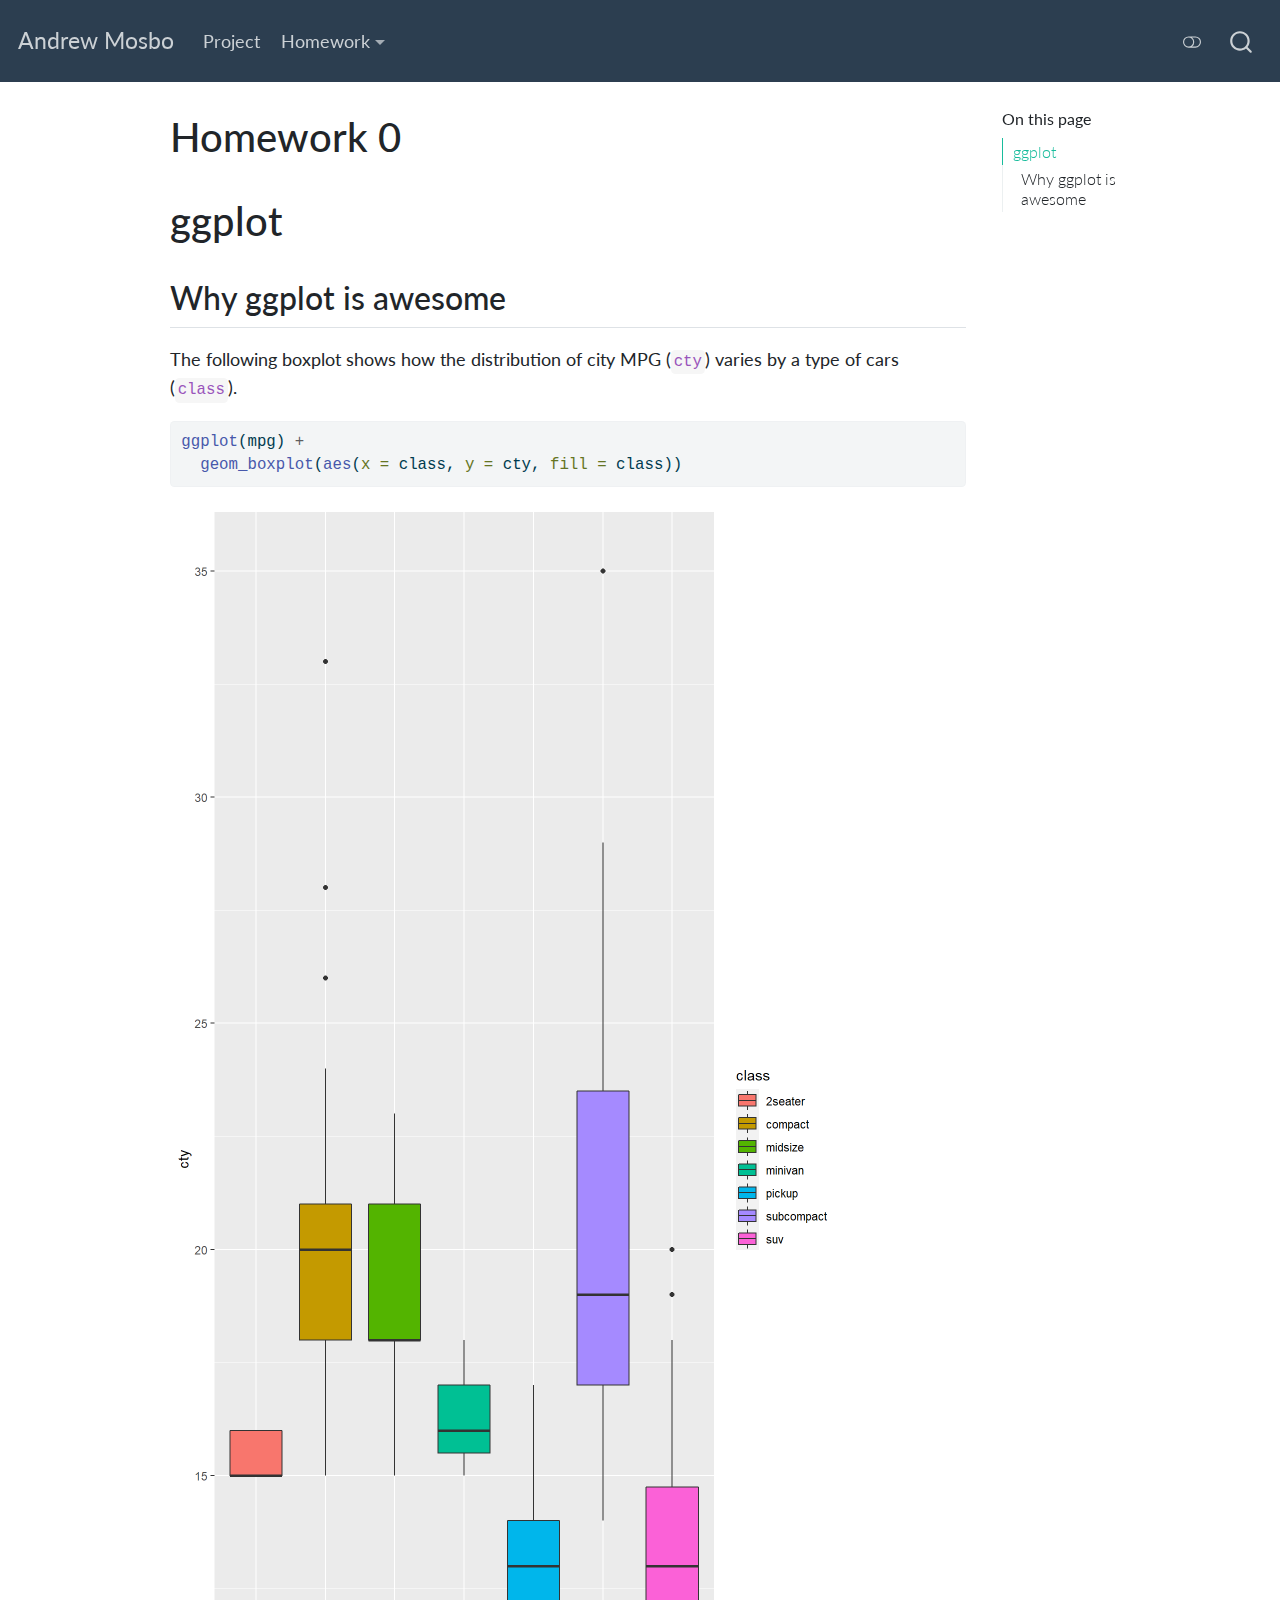
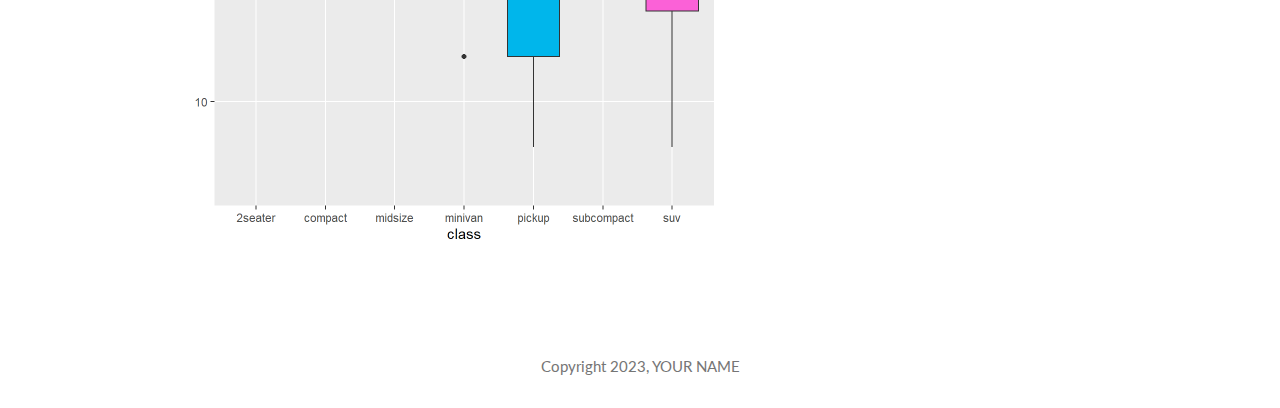
==== docs/hw0.html @ dd8f9276 "'redo'" ====
<!DOCTYPE html>
<html xmlns="http://www.w3.org/1999/xhtml" lang="en" xml:lang="en"><head>

<meta charset="utf-8">
<meta name="generator" content="quarto-1.0.36">

<meta name="viewport" content="width=device-width, initial-scale=1.0, user-scalable=yes">


<title>Andrew Mosbo - Homework 0</title>
<style>
code{white-space: pre-wrap;}
span.smallcaps{font-variant: small-caps;}
span.underline{text-decoration: underline;}
div.column{display: inline-block; vertical-align: top; width: 50%;}
div.hanging-indent{margin-left: 1.5em; text-indent: -1.5em;}
ul.task-list{list-style: none;}
pre > code.sourceCode { white-space: pre; position: relative; }
pre > code.sourceCode > span { display: inline-block; line-height: 1.25; }
pre > code.sourceCode > span:empty { height: 1.2em; }
.sourceCode { overflow: visible; }
code.sourceCode > span { color: inherit; text-decoration: inherit; }
div.sourceCode { margin: 1em 0; }
pre.sourceCode { margin: 0; }
@media screen {
div.sourceCode { overflow: auto; }
}
@media print {
pre > code.sourceCode { white-space: pre-wrap; }
pre > code.sourceCode > span { text-indent: -5em; padding-left: 5em; }
}
pre.numberSource code
  { counter-reset: source-line 0; }
pre.numberSource code > span
  { position: relative; left: -4em; counter-increment: source-line; }
pre.numberSource code > span > a:first-child::before
  { content: counter(source-line);
    position: relative; left: -1em; text-align: right; vertical-align: baseline;
    border: none; display: inline-block;
    -webkit-touch-callout: none; -webkit-user-select: none;
    -khtml-user-select: none; -moz-user-select: none;
    -ms-user-select: none; user-select: none;
    padding: 0 4px; width: 4em;
    color: #aaaaaa;
  }
pre.numberSource { margin-left: 3em; border-left: 1px solid #aaaaaa;  padding-left: 4px; }
div.sourceCode
  {   }
@media screen {
pre > code.sourceCode > span > a:first-child::before { text-decoration: underline; }
}
code span.al { color: #ff0000; font-weight: bold; } /* Alert */
code span.an { color: #60a0b0; font-weight: bold; font-style: italic; } /* Annotation */
code span.at { color: #7d9029; } /* Attribute */
code span.bn { color: #40a070; } /* BaseN */
code span.bu { } /* BuiltIn */
code span.cf { color: #007020; font-weight: bold; } /* ControlFlow */
code span.ch { color: #4070a0; } /* Char */
code span.cn { color: #880000; } /* Constant */
code span.co { color: #60a0b0; font-style: italic; } /* Comment */
code span.cv { color: #60a0b0; font-weight: bold; font-style: italic; } /* CommentVar */
code span.do { color: #ba2121; font-style: italic; } /* Documentation */
code span.dt { color: #902000; } /* DataType */
code span.dv { color: #40a070; } /* DecVal */
code span.er { color: #ff0000; font-weight: bold; } /* Error */
code span.ex { } /* Extension */
code span.fl { color: #40a070; } /* Float */
code span.fu { color: #06287e; } /* Function */
code span.im { } /* Import */
code span.in { color: #60a0b0; font-weight: bold; font-style: italic; } /* Information */
code span.kw { color: #007020; font-weight: bold; } /* Keyword */
code span.op { color: #666666; } /* Operator */
code span.ot { color: #007020; } /* Other */
code span.pp { color: #bc7a00; } /* Preprocessor */
code span.sc { color: #4070a0; } /* SpecialChar */
code span.ss { color: #bb6688; } /* SpecialString */
code span.st { color: #4070a0; } /* String */
code span.va { color: #19177c; } /* Variable */
code span.vs { color: #4070a0; } /* VerbatimString */
code span.wa { color: #60a0b0; font-weight: bold; font-style: italic; } /* Warning */
</style>


<script src="site_libs/quarto-nav/quarto-nav.js"></script>
<script src="site_libs/clipboard/clipboard.min.js"></script>
<script src="site_libs/quarto-search/autocomplete.umd.js"></script>
<script src="site_libs/quarto-search/fuse.min.js"></script>
<script src="site_libs/quarto-search/quarto-search.js"></script>
<meta name="quarto:offset" content="./">
<script src="site_libs/quarto-html/quarto.js"></script>
<script src="site_libs/quarto-html/popper.min.js"></script>
<script src="site_libs/quarto-html/tippy.umd.min.js"></script>
<script src="site_libs/quarto-html/anchor.min.js"></script>
<link href="site_libs/quarto-html/tippy.css" rel="stylesheet">
<link href="site_libs/quarto-html/quarto-syntax-highlighting.css" rel="stylesheet" class="quarto-color-scheme" id="quarto-text-highlighting-styles">
<link href="site_libs/quarto-html/quarto-syntax-highlighting-dark.css" rel="prefetch" class="quarto-color-scheme quarto-color-alternate" id="quarto-text-highlighting-styles">
<script src="site_libs/bootstrap/bootstrap.min.js"></script>
<link href="site_libs/bootstrap/bootstrap-icons.css" rel="stylesheet">
<link href="site_libs/bootstrap/bootstrap.min.css" rel="stylesheet" class="quarto-color-scheme" id="quarto-bootstrap" data-mode="light">
<link href="site_libs/bootstrap/bootstrap-dark.min.css" rel="prefetch" class="quarto-color-scheme quarto-color-alternate" id="quarto-bootstrap" data-mode="dark">
<script id="quarto-search-options" type="application/json">{
  "location": "navbar",
  "copy-button": false,
  "collapse-after": 3,
  "panel-placement": "end",
  "type": "overlay",
  "limit": 20,
  "language": {
    "search-no-results-text": "No results",
    "search-matching-documents-text": "matching documents",
    "search-copy-link-title": "Copy link to search",
    "search-hide-matches-text": "Hide additional matches",
    "search-more-match-text": "more match in this document",
    "search-more-matches-text": "more matches in this document",
    "search-clear-button-title": "Clear",
    "search-detached-cancel-button-title": "Cancel",
    "search-submit-button-title": "Submit"
  }
}</script>


</head>

<body class="nav-fixed">

<div id="quarto-search-results"></div>
  <header id="quarto-header" class="headroom fixed-top">
    <nav class="navbar navbar-expand-lg navbar-dark ">
      <div class="navbar-container container-fluid">
      <a class="navbar-brand" href="./index.html">
    <span class="navbar-title">Andrew Mosbo</span>
  </a>
          <button class="navbar-toggler" type="button" data-bs-toggle="collapse" data-bs-target="#navbarCollapse" aria-controls="navbarCollapse" aria-expanded="false" aria-label="Toggle navigation" onclick="if (window.quartoToggleHeadroom) { window.quartoToggleHeadroom(); }">
  <span class="navbar-toggler-icon"></span>
</button>
          <div class="collapse navbar-collapse" id="navbarCollapse">
            <ul class="navbar-nav navbar-nav-scroll me-auto">
  <li class="nav-item">
    <a class="nav-link" href="./mtpres.html">Project</a>
  </li>  
  <li class="nav-item dropdown ">
    <a class="nav-link dropdown-toggle" href="#" id="nav-menu-homework" role="button" data-bs-toggle="dropdown" aria-expanded="false">Homework</a>
    <ul class="dropdown-menu" aria-labelledby="nav-menu-homework">    
        <li>
    <a class="dropdown-item" href="./hw0.html">
 <span class="dropdown-text">hw0</span></a>
  </li>  
        <li>
    <a class="dropdown-item" href="./hw1.html">
 <span class="dropdown-text">HW1</span></a>
  </li>  
        <li>
    <a class="dropdown-item" href="./hw2.html">
 <span class="dropdown-text">hw2</span></a>
  </li>  
    </ul>
  </li>
</ul>
              <div class="quarto-toggle-container">
                  <a href="" class="quarto-color-scheme-toggle nav-link" onclick="window.quartoToggleColorScheme(); return false;" title="Toggle dark mode"><i class="bi"></i></a>
              </div>
              <div id="quarto-search" class="" title="Search"></div>
          </div> <!-- /navcollapse -->
      </div> <!-- /container-fluid -->
    </nav>
</header>
<!-- content -->
<div id="quarto-content" class="quarto-container page-columns page-rows-contents page-layout-article page-navbar">
<!-- sidebar -->
<!-- margin-sidebar -->
    <div id="quarto-margin-sidebar" class="sidebar margin-sidebar">
        <nav id="TOC" role="doc-toc">
    <h2 id="toc-title">On this page</h2>
   
  <ul>
  <li><a href="#ggplot" id="toc-ggplot" class="nav-link active" data-scroll-target="#ggplot">ggplot</a>
  <ul class="collapse">
  <li><a href="#why-ggplot-is-awesome" id="toc-why-ggplot-is-awesome" class="nav-link" data-scroll-target="#why-ggplot-is-awesome">Why ggplot is awesome</a></li>
  </ul></li>
  </ul>
</nav>
    </div>
<!-- main -->
<main class="content" id="quarto-document-content">

<header id="title-block-header" class="quarto-title-block default">
<div class="quarto-title">
<h1 class="title">Homework 0</h1>
</div>



<div class="quarto-title-meta">

    
    
  </div>
  

</header>

<section id="ggplot" class="level1">
<h1>ggplot</h1>
<section id="why-ggplot-is-awesome" class="level2">
<h2 class="anchored" data-anchor-id="why-ggplot-is-awesome">Why ggplot is awesome</h2>
<p>The following boxplot shows how the distribution of city MPG (<code>cty</code>) varies by a type of cars (<code>class</code>).</p>
<div class="cell">
<div class="sourceCode cell-code" id="cb1"><pre class="sourceCode r code-with-copy"><code class="sourceCode r"><span id="cb1-1"><a href="#cb1-1" aria-hidden="true" tabindex="-1"></a><span class="fu">ggplot</span>(mpg) <span class="sc">+</span></span>
<span id="cb1-2"><a href="#cb1-2" aria-hidden="true" tabindex="-1"></a>  <span class="fu">geom_boxplot</span>(<span class="fu">aes</span>(<span class="at">x =</span> class, <span class="at">y =</span> cty, <span class="at">fill =</span> class))</span></code><button title="Copy to Clipboard" class="code-copy-button"><i class="bi"></i></button></pre></div>
<div class="cell-output-display">
<p><img src="hw0_files/figure-html/mpg-box-1.png" class="img-fluid" width="672"></p>
</div>
</div>


</section>
</section>

</main> <!-- /main -->
<script type="text/javascript" src="links.js"></script>
<script id="quarto-html-after-body" type="application/javascript">
window.document.addEventListener("DOMContentLoaded", function (event) {
  const toggleBodyColorMode = (bsSheetEl) => {
    const mode = bsSheetEl.getAttribute("data-mode");
    const bodyEl = window.document.querySelector("body");
    if (mode === "dark") {
      bodyEl.classList.add("quarto-dark");
      bodyEl.classList.remove("quarto-light");
    } else {
      bodyEl.classList.add("quarto-light");
      bodyEl.classList.remove("quarto-dark");
    }
  }
  const toggleBodyColorPrimary = () => {
    const bsSheetEl = window.document.querySelector("link#quarto-bootstrap");
    if (bsSheetEl) {
      toggleBodyColorMode(bsSheetEl);
    }
  }
  toggleBodyColorPrimary();  
  const disableStylesheet = (stylesheets) => {
    for (let i=0; i < stylesheets.length; i++) {
      const stylesheet = stylesheets[i];
      stylesheet.rel = 'prefetch';
    }
  }
  const enableStylesheet = (stylesheets) => {
    for (let i=0; i < stylesheets.length; i++) {
      const stylesheet = stylesheets[i];
      stylesheet.rel = 'stylesheet';
    }
  }
  const manageTransitions = (selector, allowTransitions) => {
    const els = window.document.querySelectorAll(selector);
    for (let i=0; i < els.length; i++) {
      const el = els[i];
      if (allowTransitions) {
        el.classList.remove('notransition');
      } else {
        el.classList.add('notransition');
      }
    }
  }
  const toggleColorMode = (alternate) => {
    // Switch the stylesheets
    const alternateStylesheets = window.document.querySelectorAll('link.quarto-color-scheme.quarto-color-alternate');
    manageTransitions('#quarto-margin-sidebar .nav-link', false);
    if (alternate) {
      enableStylesheet(alternateStylesheets);
      for (const sheetNode of alternateStylesheets) {
        if (sheetNode.id === "quarto-bootstrap") {
          toggleBodyColorMode(sheetNode);
        }
      }
    } else {
      disableStylesheet(alternateStylesheets);
      toggleBodyColorPrimary();
    }
    manageTransitions('#quarto-margin-sidebar .nav-link', true);
    // Switch the toggles
    const toggles = window.document.querySelectorAll('.quarto-color-scheme-toggle');
    for (let i=0; i < toggles.length; i++) {
      const toggle = toggles[i];
      if (toggle) {
        if (alternate) {
          toggle.classList.add("alternate");     
        } else {
          toggle.classList.remove("alternate");
        }
      }
    }
  }
  const isFileUrl = () => { 
    return window.location.protocol === 'file:';
  }
  const hasAlternateSentinel = () => {  
    let styleSentinel = getColorSchemeSentinel();
    if (styleSentinel !== null) {
      return styleSentinel === "alternate";
    } else {
      return false;
    }
  }
  const setStyleSentinel = (alternate) => {
    const value = alternate ? "alternate" : "default";
    if (!isFileUrl()) {
      window.localStorage.setItem("quarto-color-scheme", value);
    } else {
      localAlternateSentinel = value;
    }
  }
  const getColorSchemeSentinel = () => {
    if (!isFileUrl()) {
      const storageValue = window.localStorage.getItem("quarto-color-scheme");
      return storageValue != null ? storageValue : localAlternateSentinel;
    } else {
      return localAlternateSentinel;
    }
  }
  let localAlternateSentinel = 'default';
  // Dark / light mode switch
  window.quartoToggleColorScheme = () => {
    // Read the current dark / light value 
    let toAlternate = !hasAlternateSentinel();
    toggleColorMode(toAlternate);
    setStyleSentinel(toAlternate);
  };
  // Ensure there is a toggle, if there isn't float one in the top right
  if (window.document.querySelector('.quarto-color-scheme-toggle') === null) {
    const a = window.document.createElement('a');
    a.classList.add('top-right');
    a.classList.add('quarto-color-scheme-toggle');
    a.href = "";
    a.onclick = function() { try { window.quartoToggleColorScheme(); } catch {} return false; };
    const i = window.document.createElement("i");
    i.classList.add('bi');
    a.appendChild(i);
    window.document.body.appendChild(a);
  }
  // Switch to dark mode if need be
  if (hasAlternateSentinel()) {
    toggleColorMode(true);
  } 
  const icon = "";
  const anchorJS = new window.AnchorJS();
  anchorJS.options = {
    placement: 'right',
    icon: icon
  };
  anchorJS.add('.anchored');
  const clipboard = new window.ClipboardJS('.code-copy-button', {
    target: function(trigger) {
      return trigger.previousElementSibling;
    }
  });
  clipboard.on('success', function(e) {
    // button target
    const button = e.trigger;
    // don't keep focus
    button.blur();
    // flash "checked"
    button.classList.add('code-copy-button-checked');
    var currentTitle = button.getAttribute("title");
    button.setAttribute("title", "Copied!");
    setTimeout(function() {
      button.setAttribute("title", currentTitle);
      button.classList.remove('code-copy-button-checked');
    }, 1000);
    // clear code selection
    e.clearSelection();
  });
  function tippyHover(el, contentFn) {
    const config = {
      allowHTML: true,
      content: contentFn,
      maxWidth: 500,
      delay: 100,
      arrow: false,
      appendTo: function(el) {
          return el.parentElement;
      },
      interactive: true,
      interactiveBorder: 10,
      theme: 'quarto',
      placement: 'bottom-start'
    };
    window.tippy(el, config); 
  }
  const noterefs = window.document.querySelectorAll('a[role="doc-noteref"]');
  for (var i=0; i<noterefs.length; i++) {
    const ref = noterefs[i];
    tippyHover(ref, function() {
      let href = ref.getAttribute('href');
      try { href = new URL(href).hash; } catch {}
      const id = href.replace(/^#\/?/, "");
      const note = window.document.getElementById(id);
      return note.innerHTML;
    });
  }
  var bibliorefs = window.document.querySelectorAll('a[role="doc-biblioref"]');
  for (var i=0; i<bibliorefs.length; i++) {
    const ref = bibliorefs[i];
    const cites = ref.parentNode.getAttribute('data-cites').split(' ');
    tippyHover(ref, function() {
      var popup = window.document.createElement('div');
      cites.forEach(function(cite) {
        var citeDiv = window.document.createElement('div');
        citeDiv.classList.add('hanging-indent');
        citeDiv.classList.add('csl-entry');
        var biblioDiv = window.document.getElementById('ref-' + cite);
        if (biblioDiv) {
          citeDiv.innerHTML = biblioDiv.innerHTML;
        }
        popup.appendChild(citeDiv);
      });
      return popup.innerHTML;
    });
  }
});
</script>
</div> <!-- /content -->
<footer class="footer">
  <div class="nav-footer">
      <div class="nav-footer-center">Copyright 2023, YOUR NAME</div>
  </div>
</footer>



</body></html>
---- docs/site_libs/quarto-html/tippy.css ----
.tippy-box[data-animation=fade][data-state=hidden]{opacity:0}[data-tippy-root]{max-width:calc(100vw - 10px)}.tippy-box{position:relative;background-color:#333;color:#fff;border-radius:4px;font-size:14px;line-height:1.4;white-space:normal;outline:0;transition-property:transform,visibility,opacity}.tippy-box[data-placement^=top]>.tippy-arrow{bottom:0}.tippy-box[data-placement^=top]>.tippy-arrow:before{bottom:-7px;left:0;border-width:8px 8px 0;border-top-color:initial;transform-origin:center top}.tippy-box[data-placement^=bottom]>.tippy-arrow{top:0}.tippy-box[data-placement^=bottom]>.tippy-arrow:before{top:-7px;left:0;border-width:0 8px 8px;border-bottom-color:initial;transform-origin:center bottom}.tippy-box[data-placement^=left]>.tippy-arrow{right:0}.tippy-box[data-placement^=left]>.tippy-arrow:before{border-width:8px 0 8px 8px;border-left-color:initial;right:-7px;transform-origin:center left}.tippy-box[data-placement^=right]>.tippy-arrow{left:0}.tippy-box[data-placement^=right]>.tippy-arrow:before{left:-7px;border-width:8px 8px 8px 0;border-right-color:initial;transform-origin:center right}.tippy-box[data-inertia][data-state=visible]{transition-timing-function:cubic-bezier(.54,1.5,.38,1.11)}.tippy-arrow{width:16px;height:16px;color:#333}.tippy-arrow:before{content:"";position:absolute;border-color:transparent;border-style:solid}.tippy-content{position:relative;padding:5px 9px;z-index:1}
---- docs/site_libs/quarto-html/quarto-syntax-highlighting.css ----
/* quarto syntax highlight colors */
:root {
  --quarto-hl-ot-color: #003B4F;
  --quarto-hl-at-color: #657422;
  --quarto-hl-ss-color: #20794D;
  --quarto-hl-an-color: #5E5E5E;
  --quarto-hl-fu-color: #4758AB;
  --quarto-hl-st-color: #20794D;
  --quarto-hl-cf-color: #003B4F;
  --quarto-hl-op-color: #5E5E5E;
  --quarto-hl-er-color: #AD0000;
  --quarto-hl-bn-color: #AD0000;
  --quarto-hl-al-color: #AD0000;
  --quarto-hl-va-color: #111111;
  --quarto-hl-bu-color: inherit;
  --quarto-hl-ex-color: inherit;
  --quarto-hl-pp-color: #AD0000;
  --quarto-hl-in-color: #5E5E5E;
  --quarto-hl-vs-color: #20794D;
  --quarto-hl-wa-color: #5E5E5E;
  --quarto-hl-do-color: #5E5E5E;
  --quarto-hl-im-color: #00769E;
  --quarto-hl-ch-color: #20794D;
  --quarto-hl-dt-color: #AD0000;
  --quarto-hl-fl-color: #AD0000;
  --quarto-hl-co-color: #5E5E5E;
  --quarto-hl-cv-color: #5E5E5E;
  --quarto-hl-cn-color: #8f5902;
  --quarto-hl-sc-color: #5E5E5E;
  --quarto-hl-dv-color: #AD0000;
  --quarto-hl-kw-color: #003B4F;
}

/* other quarto variables */
:root {
  --quarto-font-monospace: SFMono-Regular, Menlo, Monaco, Consolas, "Liberation Mono", "Courier New", monospace;
}

pre > code.sourceCode > span {
  color: #003B4F;
}

code span {
  color: #003B4F;
}

code.sourceCode > span {
  color: #003B4F;
}

div.sourceCode,
div.sourceCode pre.sourceCode {
  color: #003B4F;
}

code span.ot {
  color: #003B4F;
}

code span.at {
  color: #657422;
}

code span.ss {
  color: #20794D;
}

code span.an {
  color: #5E5E5E;
}

code span.fu {
  color: #4758AB;
}

code span.st {
  color: #20794D;
}

code span.cf {
  color: #003B4F;
}

code span.op {
  color: #5E5E5E;
}

code span.er {
  color: #AD0000;
}

code span.bn {
  color: #AD0000;
}

code span.al {
  color: #AD0000;
}

code span.va {
  color: #111111;
}

code span.pp {
  color: #AD0000;
}

code span.in {
  color: #5E5E5E;
}

code span.vs {
  color: #20794D;
}

code span.wa {
  color: #5E5E5E;
  font-style: italic;
}

code span.do {
  color: #5E5E5E;
  font-style: italic;
}

code span.im {
  color: #00769E;
}

code span.ch {
  color: #20794D;
}

code span.dt {
  color: #AD0000;
}

code span.fl {
  color: #AD0000;
}

code span.co {
  color: #5E5E5E;
}

code span.cv {
  color: #5E5E5E;
  font-style: italic;
}

code span.cn {
  color: #8f5902;
}

code span.sc {
  color: #5E5E5E;
}

code span.dv {
  color: #AD0000;
}

code span.kw {
  color: #003B4F;
}

.prevent-inlining {
  content: "</";
}

/*# sourceMappingURL=debc5d5d77c3f9108843748ff7464032.css.map */
---- docs/site_libs/quarto-html/quarto-syntax-highlighting-dark.css ----
/* quarto syntax highlight colors */
:root {
  --quarto-hl-al-color: #f07178;
  --quarto-hl-an-color: #d4d0ab;
  --quarto-hl-at-color: #00e0e0;
  --quarto-hl-bn-color: #d4d0ab;
  --quarto-hl-bu-color: #abe338;
  --quarto-hl-ch-color: #abe338;
  --quarto-hl-co-color: #f8f8f2;
  --quarto-hl-cv-color: #ffd700;
  --quarto-hl-cn-color: #ffd700;
  --quarto-hl-cf-color: #ffa07a;
  --quarto-hl-dt-color: #ffa07a;
  --quarto-hl-dv-color: #d4d0ab;
  --quarto-hl-do-color: #f8f8f2;
  --quarto-hl-er-color: #f07178;
  --quarto-hl-ex-color: #00e0e0;
  --quarto-hl-fl-color: #d4d0ab;
  --quarto-hl-fu-color: #ffa07a;
  --quarto-hl-im-color: #abe338;
  --quarto-hl-in-color: #d4d0ab;
  --quarto-hl-kw-color: #ffa07a;
  --quarto-hl-op-color: #ffa07a;
  --quarto-hl-ot-color: #00e0e0;
  --quarto-hl-pp-color: #dcc6e0;
  --quarto-hl-re-color: #00e0e0;
  --quarto-hl-sc-color: #abe338;
  --quarto-hl-ss-color: #abe338;
  --quarto-hl-st-color: #abe338;
  --quarto-hl-va-color: #00e0e0;
  --quarto-hl-vs-color: #abe338;
  --quarto-hl-wa-color: #dcc6e0;
}

/* other quarto variables */
:root {
  --quarto-font-monospace: SFMono-Regular, Menlo, Monaco, Consolas, "Liberation Mono", "Courier New", monospace;
}

code span.al {
  font-weight: bold;
  color: #f07178;
}

code span.an {
  color: #d4d0ab;
}

code span.at {
  color: #00e0e0;
}

code span.bn {
  color: #d4d0ab;
}

code span.bu {
  color: #abe338;
}

code span.ch {
  color: #abe338;
}

code span.co {
  font-style: italic;
  color: #f8f8f2;
}

code span.cv {
  color: #ffd700;
}

code span.cn {
  color: #ffd700;
}

code span.cf {
  font-weight: bold;
  color: #ffa07a;
}

code span.dt {
  color: #ffa07a;
}

code span.dv {
  color: #d4d0ab;
}

code span.do {
  color: #f8f8f2;
}

code span.er {
  color: #f07178;
  text-decoration: underline;
}

code span.ex {
  font-weight: bold;
  color: #00e0e0;
}

code span.fl {
  color: #d4d0ab;
}

code span.fu {
  color: #ffa07a;
}

code span.im {
  color: #abe338;
}

code span.in {
  color: #d4d0ab;
}

code span.kw {
  font-weight: bold;
  color: #ffa07a;
}

pre > code.sourceCode > span {
  color: #f8f8f2;
}

code span {
  color: #f8f8f2;
}

code.sourceCode > span {
  color: #f8f8f2;
}

div.sourceCode,
div.sourceCode pre.sourceCode {
  color: #f8f8f2;
}

code span.op {
  color: #ffa07a;
}

code span.ot {
  color: #00e0e0;
}

code span.pp {
  color: #dcc6e0;
}

code span.re {
  color: #00e0e0;
}

code span.sc {
  color: #abe338;
}

code span.ss {
  color: #abe338;
}

code span.st {
  color: #abe338;
}

code span.va {
  color: #00e0e0;
}

code span.vs {
  color: #abe338;
}

code span.wa {
  color: #dcc6e0;
}

.prevent-inlining {
  content: "</";
}

/*# sourceMappingURL=935a306eefa94366c21e1a970dddb765.css.map */
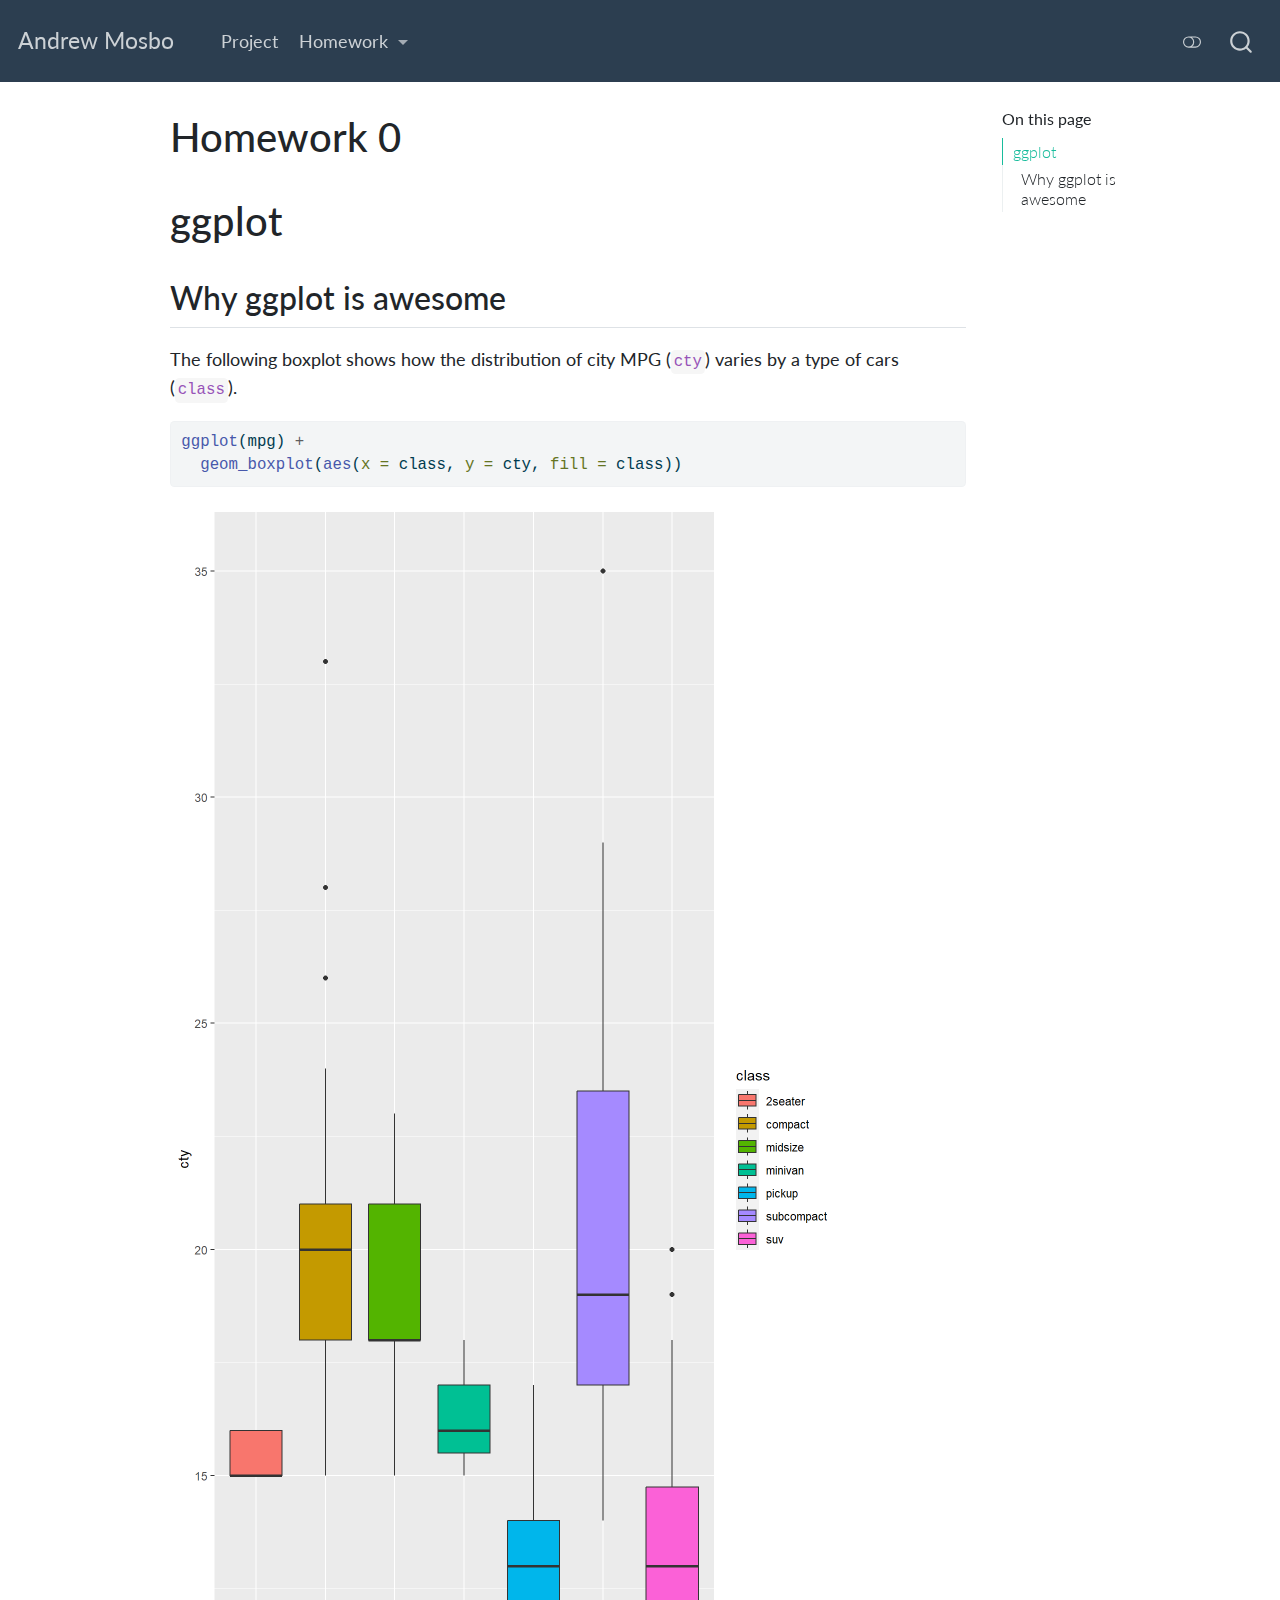
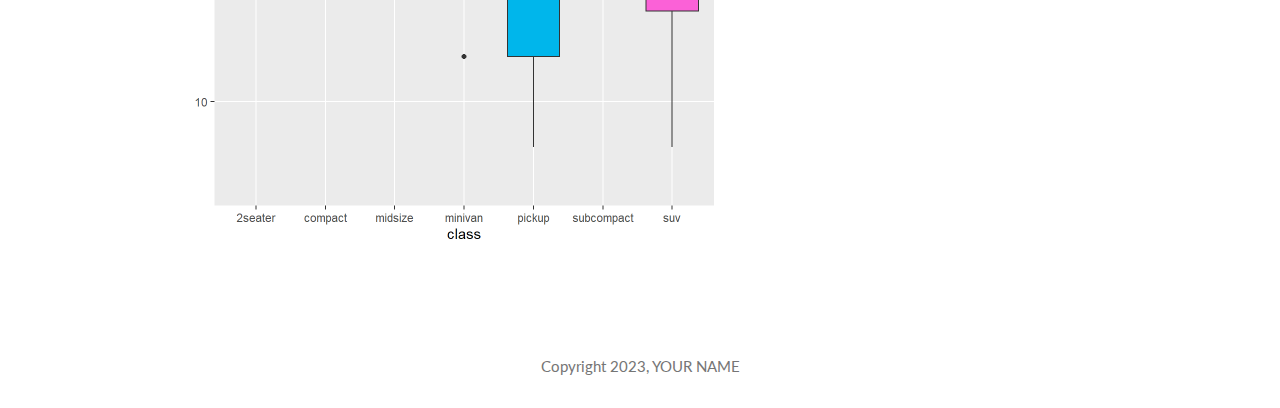
==== commit 57740cd0: "second" ====
--- a/docs/hw0.html
+++ b/docs/hw0.html
@@ -2,7 +2,7 @@
 <html xmlns="http://www.w3.org/1999/xhtml" lang="en" xml:lang="en"><head>
 
 <meta charset="utf-8">
-<meta name="generator" content="quarto-1.0.36">
+<meta name="generator" content="quarto-1.2.335">
 
 <meta name="viewport" content="width=device-width, initial-scale=1.0, user-scalable=yes">
 
@@ -11,10 +11,15 @@
 <style>
 code{white-space: pre-wrap;}
 span.smallcaps{font-variant: small-caps;}
-span.underline{text-decoration: underline;}
-div.column{display: inline-block; vertical-align: top; width: 50%;}
+div.columns{display: flex; gap: min(4vw, 1.5em);}
+div.column{flex: auto; overflow-x: auto;}
 div.hanging-indent{margin-left: 1.5em; text-indent: -1.5em;}
 ul.task-list{list-style: none;}
+ul.task-list li input[type="checkbox"] {
+  width: 0.8em;
+  margin: 0 0.8em 0.2em -1.6em;
+  vertical-align: middle;
+}
 pre > code.sourceCode { white-space: pre; position: relative; }
 pre > code.sourceCode > span { display: inline-block; line-height: 1.25; }
 pre > code.sourceCode > span:empty { height: 1.2em; }
@@ -53,7 +58,7 @@
 code span.an { color: #60a0b0; font-weight: bold; font-style: italic; } /* Annotation */
 code span.at { color: #7d9029; } /* Attribute */
 code span.bn { color: #40a070; } /* BaseN */
-code span.bu { } /* BuiltIn */
+code span.bu { color: #008000; } /* BuiltIn */
 code span.cf { color: #007020; font-weight: bold; } /* ControlFlow */
 code span.ch { color: #4070a0; } /* Char */
 code span.cn { color: #880000; } /* Constant */
@@ -66,7 +71,7 @@
 code span.ex { } /* Extension */
 code span.fl { color: #40a070; } /* Float */
 code span.fu { color: #06287e; } /* Function */
-code span.im { } /* Import */
+code span.im { color: #008000; font-weight: bold; } /* Import */
 code span.in { color: #60a0b0; font-weight: bold; font-style: italic; } /* Information */
 code span.kw { color: #007020; font-weight: bold; } /* Keyword */
 code span.op { color: #666666; } /* Operator */
@@ -127,19 +132,24 @@
   <header id="quarto-header" class="headroom fixed-top">
     <nav class="navbar navbar-expand-lg navbar-dark ">
       <div class="navbar-container container-fluid">
-      <a class="navbar-brand" href="./index.html">
+      <div class="navbar-brand-container">
+    <a class="navbar-brand" href="./index.html">
     <span class="navbar-title">Andrew Mosbo</span>
-  </a>
+    </a>
+  </div>
           <button class="navbar-toggler" type="button" data-bs-toggle="collapse" data-bs-target="#navbarCollapse" aria-controls="navbarCollapse" aria-expanded="false" aria-label="Toggle navigation" onclick="if (window.quartoToggleHeadroom) { window.quartoToggleHeadroom(); }">
   <span class="navbar-toggler-icon"></span>
 </button>
           <div class="collapse navbar-collapse" id="navbarCollapse">
             <ul class="navbar-nav navbar-nav-scroll me-auto">
   <li class="nav-item">
-    <a class="nav-link" href="./mtpres.html">Project</a>
+    <a class="nav-link" href="./mtpres.html">
+ <span class="menu-text">Project</span></a>
   </li>  
   <li class="nav-item dropdown ">
-    <a class="nav-link dropdown-toggle" href="#" id="nav-menu-homework" role="button" data-bs-toggle="dropdown" aria-expanded="false">Homework</a>
+    <a class="nav-link dropdown-toggle" href="#" id="nav-menu-homework" role="button" data-bs-toggle="dropdown" aria-expanded="false">
+ <span class="menu-text">Homework</span>
+    </a>
     <ul class="dropdown-menu" aria-labelledby="nav-menu-homework">    
         <li>
     <a class="dropdown-item" href="./hw0.html">
@@ -148,10 +158,6 @@
         <li>
     <a class="dropdown-item" href="./hw1.html">
  <span class="dropdown-text">HW1</span></a>
-  </li>  
-        <li>
-    <a class="dropdown-item" href="./hw2.html">
- <span class="dropdown-text">hw2</span></a>
   </li>  
     </ul>
   </li>
@@ -169,7 +175,7 @@
 <!-- sidebar -->
 <!-- margin-sidebar -->
     <div id="quarto-margin-sidebar" class="sidebar margin-sidebar">
-        <nav id="TOC" role="doc-toc">
+        <nav id="TOC" role="doc-toc" class="toc-active">
     <h2 id="toc-title">On this page</h2>
    
   <ul>
@@ -193,6 +199,7 @@
 <div class="quarto-title-meta">
 
     
+  
     
   </div>
   
@@ -288,6 +295,16 @@
           toggle.classList.remove("alternate");
         }
       }
+    }
+    // Hack to workaround the fact that safari doesn't
+    // properly recolor the scrollbar when toggling (#1455)
+    if (navigator.userAgent.indexOf('Safari') > 0 && navigator.userAgent.indexOf('Chrome') == -1) {
+      manageTransitions("body", false);
+      window.scrollTo(0, 1);
+      setTimeout(() => {
+        window.scrollTo(0, 0);
+        manageTransitions("body", true);
+      }, 40);  
     }
   }
   const isFileUrl = () => { 
@@ -340,7 +357,9 @@
   // Switch to dark mode if need be
   if (hasAlternateSentinel()) {
     toggleColorMode(true);
-  } 
+  } else {
+    toggleColorMode(false);
+  }
   const icon = "";
   const anchorJS = new window.AnchorJS();
   anchorJS.options = {
@@ -362,7 +381,24 @@
     button.classList.add('code-copy-button-checked');
     var currentTitle = button.getAttribute("title");
     button.setAttribute("title", "Copied!");
+    let tooltip;
+    if (window.bootstrap) {
+      button.setAttribute("data-bs-toggle", "tooltip");
+      button.setAttribute("data-bs-placement", "left");
+      button.setAttribute("data-bs-title", "Copied!");
+      tooltip = new bootstrap.Tooltip(button, 
+        { trigger: "manual", 
+          customClass: "code-copy-button-tooltip",
+          offset: [0, -8]});
+      tooltip.show();    
+    }
     setTimeout(function() {
+      if (tooltip) {
+        tooltip.hide();
+        button.removeAttribute("data-bs-title");
+        button.removeAttribute("data-bs-toggle");
+        button.removeAttribute("data-bs-placement");
+      }
       button.setAttribute("title", currentTitle);
       button.classList.remove('code-copy-button-checked');
     }, 1000);
@@ -390,31 +426,50 @@
   for (var i=0; i<noterefs.length; i++) {
     const ref = noterefs[i];
     tippyHover(ref, function() {
-      let href = ref.getAttribute('href');
+      // use id or data attribute instead here
+      let href = ref.getAttribute('data-footnote-href') || ref.getAttribute('href');
       try { href = new URL(href).hash; } catch {}
       const id = href.replace(/^#\/?/, "");
       const note = window.document.getElementById(id);
       return note.innerHTML;
     });
   }
+  const findCites = (el) => {
+    const parentEl = el.parentElement;
+    if (parentEl) {
+      const cites = parentEl.dataset.cites;
+      if (cites) {
+        return {
+          el,
+          cites: cites.split(' ')
+        };
+      } else {
+        return findCites(el.parentElement)
+      }
+    } else {
+      return undefined;
+    }
+  };
   var bibliorefs = window.document.querySelectorAll('a[role="doc-biblioref"]');
   for (var i=0; i<bibliorefs.length; i++) {
     const ref = bibliorefs[i];
-    const cites = ref.parentNode.getAttribute('data-cites').split(' ');
-    tippyHover(ref, function() {
-      var popup = window.document.createElement('div');
-      cites.forEach(function(cite) {
-        var citeDiv = window.document.createElement('div');
-        citeDiv.classList.add('hanging-indent');
-        citeDiv.classList.add('csl-entry');
-        var biblioDiv = window.document.getElementById('ref-' + cite);
-        if (biblioDiv) {
-          citeDiv.innerHTML = biblioDiv.innerHTML;
-        }
-        popup.appendChild(citeDiv);
+    const citeInfo = findCites(ref);
+    if (citeInfo) {
+      tippyHover(citeInfo.el, function() {
+        var popup = window.document.createElement('div');
+        citeInfo.cites.forEach(function(cite) {
+          var citeDiv = window.document.createElement('div');
+          citeDiv.classList.add('hanging-indent');
+          citeDiv.classList.add('csl-entry');
+          var biblioDiv = window.document.getElementById('ref-' + cite);
+          if (biblioDiv) {
+            citeDiv.innerHTML = biblioDiv.innerHTML;
+          }
+          popup.appendChild(citeDiv);
+        });
+        return popup.innerHTML;
       });
-      return popup.innerHTML;
-    });
+    }
   }
 });
 </script>
